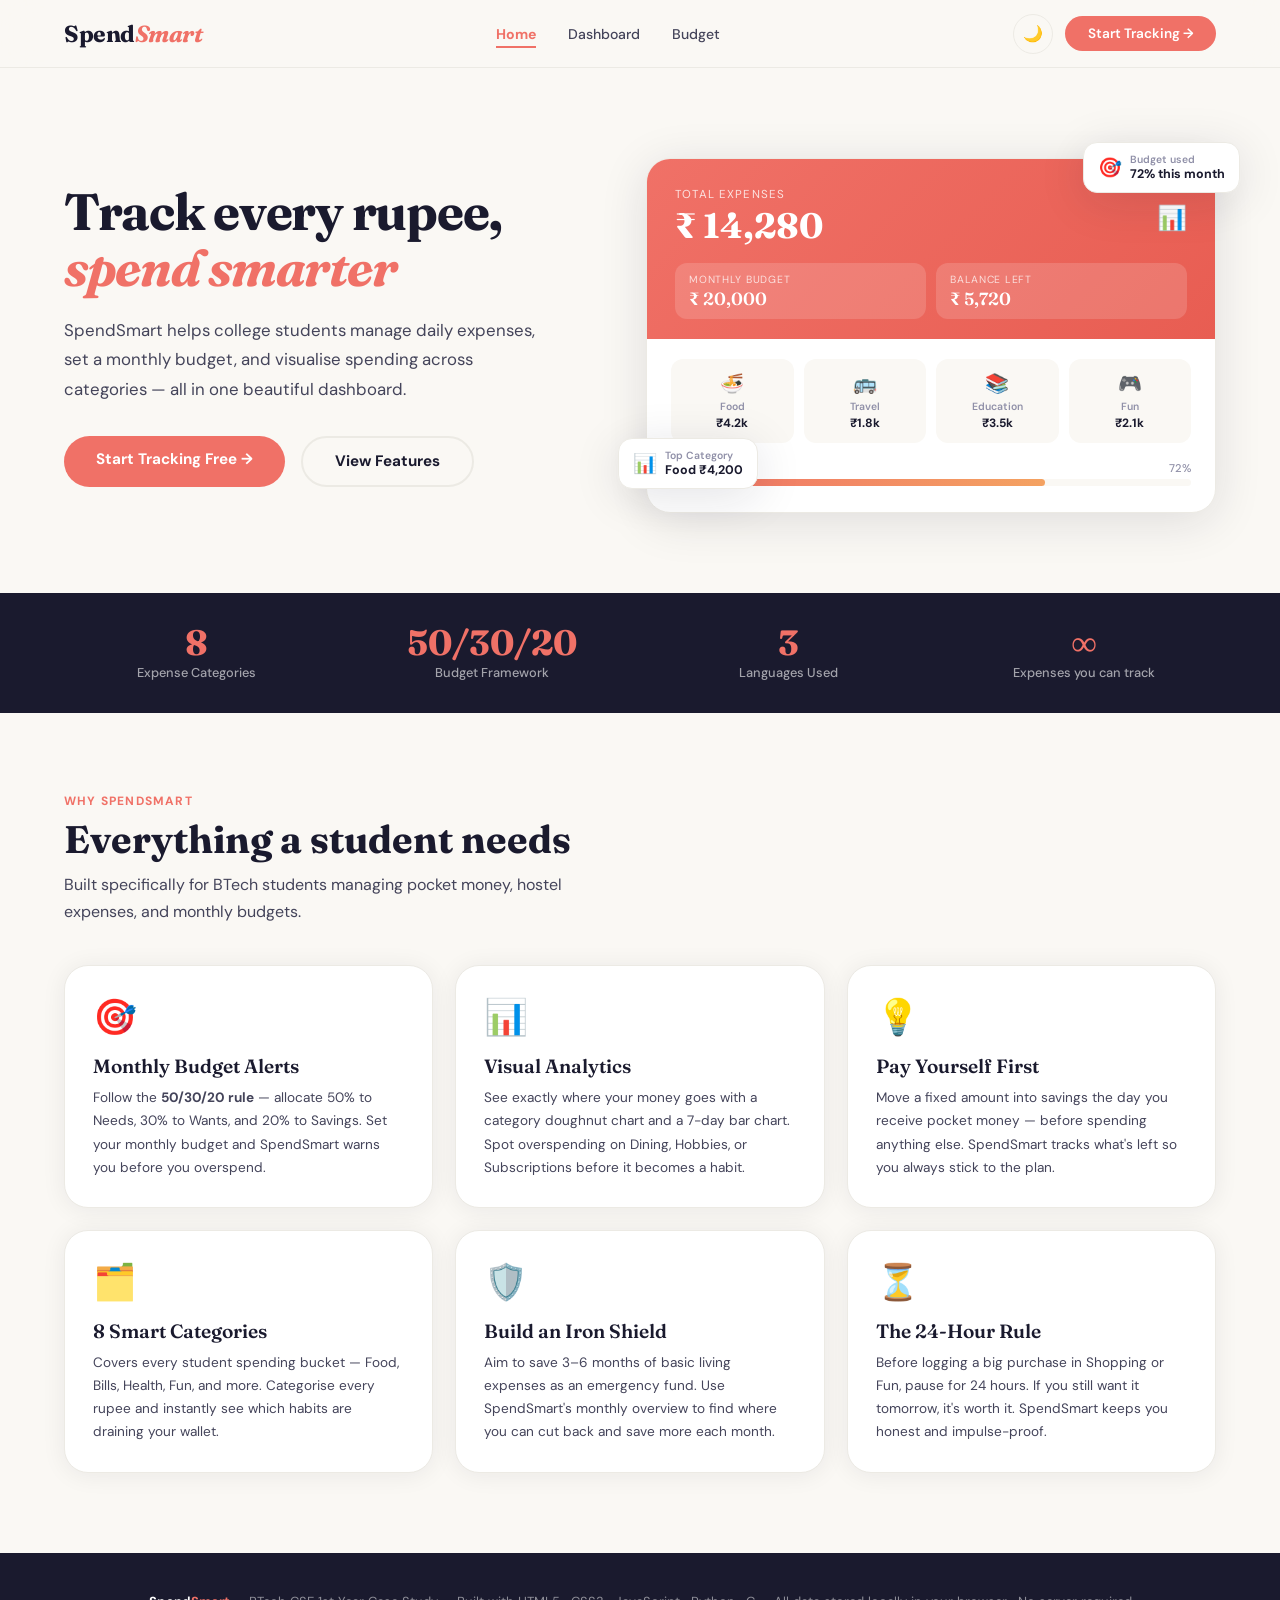
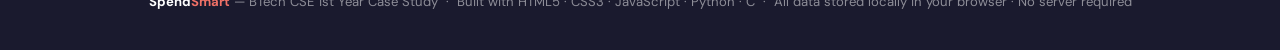
==== index.html @ 1915026e "Add files via upload" ====
<!DOCTYPE html>
<html lang="en">
<head>
<meta charset="UTF-8"/>
<meta name="viewport" content="width=device-width, initial-scale=1.0"/>
<title>SpendSmart — Student Expense Tracker</title>
<link href="https://fonts.googleapis.com/css2?family=Fraunces:ital,opsz,wght@0,9..144,300;0,9..144,600;0,9..144,700;1,9..144,300;1,9..144,600&family=DM+Sans:wght@300;400;500;600&display=swap" rel="stylesheet"/>
<link rel="stylesheet" href="styles.css"/>
</head>
<body>

<!-- ════════════════ NAVBAR ════════════════ -->
<nav>
  <a href="index.html" class="nav-logo">Spend<em>Smart</em></a>
  <ul class="nav-links">
    <li><a href="index.html" class="nav-active">Home</a></li>
    <li><a href="dashboard.html">Dashboard</a></li>
    <li><a href="budget.html">Budget</a></li>
  </ul>
  <div class="nav-right">
    <button class="theme-toggle" id="theme-toggle" title="Toggle dark/light mode">🌙</button>
    <a href="dashboard.html" class="nav-cta">Start Tracking →</a>
  </div>
</nav>

<!-- ════════════════ HERO ════════════════ -->
<section style="background:var(--bg); overflow:hidden;">
  <div class="hero">
    <div class="hero-left">
      <h1>Track every rupee,<br/><em>spend smarter</em></h1>
      <p>SpendSmart helps college students manage daily expenses, set a monthly budget, and visualise spending across categories — all in one beautiful dashboard.</p>
      <div class="hero-btns">
        <a href="dashboard.html" class="btn-primary">Start Tracking Free →</a>
        <a href="#features-section" class="btn-outline">View Features</a>
      </div>
    </div>
    <div class="hero-visual">
      <div class="float-badge b1">
        <div class="fb-icon">🎯</div>
        <div><div class="fb-label">Budget used</div><div class="fb-val">72% this month</div></div>
      </div>
      <div class="float-badge b2">
        <div class="fb-icon">📊</div>
        <div><div class="fb-label">Top Category</div><div class="fb-val">Food ₹4,200</div></div>
      </div>
      <div class="hero-card">
        <div class="hc-header">
          <div class="hc-header-top">
            <div>
              <div class="hc-label">Total Expenses</div>
              <div class="hc-amount">₹ 14,280</div>
            </div>
            <div style="font-size:1.5rem;">📊</div>
          </div>
          <div class="hc-stats">
            <div class="hc-stat"><div class="hc-stat-l">Monthly Budget</div><div class="hc-stat-v">₹ 20,000</div></div>
            <div class="hc-stat"><div class="hc-stat-l">Balance Left</div><div class="hc-stat-v">₹ 5,720</div></div>
          </div>
        </div>
        <div class="hc-body">
          <div class="hc-cats">
            <div class="hc-cat"><div>🍜</div><div class="hc-cat-name">Food</div><div class="hc-cat-amt">₹4.2k</div></div>
            <div class="hc-cat"><div>🚌</div><div class="hc-cat-name">Travel</div><div class="hc-cat-amt">₹1.8k</div></div>
            <div class="hc-cat"><div>📚</div><div class="hc-cat-name">Education</div><div class="hc-cat-amt">₹3.5k</div></div>
            <div class="hc-cat"><div>🎮</div><div class="hc-cat-name">Fun</div><div class="hc-cat-amt">₹2.1k</div></div>
          </div>
          <div>
            <div class="hc-bar-label" style="margin-bottom:4px;"><span>Budget Progress</span><span>72%</span></div>
            <div class="hc-bar-bg"><div class="hc-bar-fill" style="width:72%"></div></div>
          </div>
        </div>
      </div>
    </div>
  </div>
</section>

<!-- ════════════════ STATS STRIP ════════════════ -->
<div class="stats-strip reveal">
  <div class="stat-item"><div class="stat-num">8</div><div class="stat-label">Expense Categories</div></div>
  <div class="stat-item"><div class="stat-num">50/30/20</div><div class="stat-label">Budget Framework</div></div>
  <div class="stat-item"><div class="stat-num">3</div><div class="stat-label">Languages Used</div></div>
  <div class="stat-item"><div class="stat-num">∞</div><div class="stat-label">Expenses you can track</div></div>
</div>

<!-- ════════════════ FEATURES ════════════════ -->
<section id="features-section" style="padding:80px 5%;">
  <div style="max-width:1400px;margin:0 auto;">
    <div class="reveal">
      <div class="section-label">Why SpendSmart</div>
      <h2 class="section-title">Everything a student needs</h2>
      <p class="section-sub">Built specifically for BTech students managing pocket money, hostel expenses, and monthly budgets.</p>
    </div>
    <div class="features-grid reveal">

      <div class="feature-card">
        <div class="feature-icon">🎯</div>
        <div class="feature-title">Monthly Budget Alerts</div>
        <div class="feature-desc">Follow the <strong>50/30/20 rule</strong> — allocate 50% to Needs, 30% to Wants, and 20% to Savings. Set your monthly budget and SpendSmart warns you before you overspend.</div>
      </div>

      <div class="feature-card">
        <div class="feature-icon">📊</div>
        <div class="feature-title">Visual Analytics</div>
        <div class="feature-desc">See exactly where your money goes with a category doughnut chart and a 7-day bar chart. Spot overspending on Dining, Hobbies, or Subscriptions before it becomes a habit.</div>
      </div>

      <div class="feature-card">
        <div class="feature-icon">💡</div>
        <div class="feature-title">Pay Yourself First</div>
        <div class="feature-desc">Move a fixed amount into savings the day you receive pocket money — before spending anything else. SpendSmart tracks what's left so you always stick to the plan.</div>
      </div>

      <div class="feature-card">
        <div class="feature-icon">🗂️</div>
        <div class="feature-title">8 Smart Categories</div>
        <div class="feature-desc">Covers every student spending bucket — Food, Bills, Health, Fun, and more. Categorise every rupee and instantly see which habits are draining your wallet.</div>
      </div>

      <div class="feature-card">
        <div class="feature-icon">🛡️</div>
        <div class="feature-title">Build an Iron Shield</div>
        <div class="feature-desc">Aim to save 3–6 months of basic living expenses as an emergency fund. Use SpendSmart's monthly overview to find where you can cut back and save more each month.</div>
      </div>

      <div class="feature-card">
        <div class="feature-icon">⏳</div>
        <div class="feature-title">The 24-Hour Rule</div>
        <div class="feature-desc">Before logging a big purchase in Shopping or Fun, pause for 24 hours. If you still want it tomorrow, it's worth it. SpendSmart keeps you honest and impulse-proof.</div>
      </div>

    </div>
  </div>
</section>

<!-- ════════════════ FOOTER ════════════════ -->
<footer>
  <strong>Spend<em>Smart</em></strong> — BTech CSE 1st Year Case Study &nbsp;·&nbsp;
  Built with HTML5 · CSS3 · JavaScript · Python · C &nbsp;·&nbsp;
  All data stored locally in your browser · No server required
</footer>

<script src="shared.js"></script>
<script>
  const obs = new IntersectionObserver(entries => {
    entries.forEach(e => { if (e.isIntersecting) e.target.classList.add('visible'); });
  }, { threshold: 0.1 });
  document.querySelectorAll('.reveal').forEach(el => obs.observe(el));
</script>
</body>
</html>
---- styles.css ----
/* ════════════════════════════════════════════
   TOKENS
════════════════════════════════════════════ */
:root {
  --bg:       #faf8f4;
  --white:    #ffffff;
  --ink:      #1a1a2e;
  --ink2:     #44445a;
  --muted:    #9090a8;
  --border:   #eceae4;
  --coral:    #f07167;
  --coral-d:  #d95f57;
  --coral-l:  #fde8e6;
  --sage:     #52b788;
  --sage-l:   #e3f5ec;
  --sky:      #5aacdc;
  --sky-l:    #e3f2fb;
  --lav:      #9b89e8;
  --lav-l:    #ede9fb;
  --peach:    #f4a261;
  --peach-l:  #fef0e3;
  --rose:     #e07da0;
  --rose-l:   #fbe9f0;
  --mint:     #43c6ac;
  --mint-l:   #e1f7f3;
  --amber:    #e6a817;
  --amber-l:  #fdf3d8;
  --shadow:   0 2px 24px rgba(26,26,46,0.07);
  --shadow-lg:0 8px 48px rgba(26,26,46,0.12);
  --r:        16px;
  --r-lg:     24px;
}

/* ════════════════════════════════════════════
   DARK MODE TOKENS
════════════════════════════════════════════ */
[data-theme="dark"] {
  --bg:       #0f0f1a;
  --white:    #1a1a2e;
  --ink:      #f0eee8;
  --ink2:     #b0aec8;
  --muted:    #6060788;
  --border:   #2e2e46;
  --coral-l:  rgba(240,113,103,0.18);
  --sage-l:   rgba(82,183,136,0.18);
  --sky-l:    rgba(90,172,220,0.18);
  --lav-l:    rgba(155,137,232,0.18);
  --peach-l:  rgba(244,162,97,0.18);
  --rose-l:   rgba(224,125,160,0.18);
  --mint-l:   rgba(67,198,172,0.18);
  --amber-l:  rgba(230,168,23,0.18);
  --shadow:   0 2px 24px rgba(0,0,0,0.35);
  --shadow-lg:0 8px 48px rgba(0,0,0,0.5);
}

[data-theme="dark"] body { background: var(--bg); color: var(--ink); }

[data-theme="dark"] nav {
  background: rgba(15,15,26,0.94);
  border-bottom-color: var(--border);
}

[data-theme="dark"] .nav-logo { color: var(--ink); }
[data-theme="dark"] .nav-links a { color: var(--ink2); }
[data-theme="dark"] .hero-card,
[data-theme="dark"] .panel,
[data-theme="dark"] .stat-card,
[data-theme="dark"] .feature-card,
[data-theme="dark"] .budget-card { background: var(--white); border-color: var(--border); }

[data-theme="dark"] .hc-body,
[data-theme="dark"] .hc-cat { background: #13132a; }
[data-theme="dark"] .hc-bar-bg,
[data-theme="dark"] .bar-bg,
[data-theme="dark"] .bc-bar-bg,
[data-theme="dark"] .tip-bar-bg { background: #2a2a40; }

[data-theme="dark"] .form-input {
  background: #13132a;
  border-color: var(--border);
  color: var(--ink);
}
[data-theme="dark"] .form-input:focus { border-color: var(--coral); box-shadow: 0 0 0 3px rgba(240,113,103,0.2); }

[data-theme="dark"] .chip { background: #13132a; border-color: var(--border); color: var(--ink2); }
[data-theme="dark"] .chip:hover,
[data-theme="dark"] .chip.active { background: var(--coral-l); border-color: var(--coral); color: var(--coral); }

[data-theme="dark"] .cat-card { background: #13132a; }
[data-theme="dark"] .exp-item { background: #13132a; border-color: var(--border); }
[data-theme="dark"] .float-badge { background: #1a1a2e; border-color: var(--border); }
[data-theme="dark"] .fb-val { color: var(--ink); }

[data-theme="dark"] .stats-strip { background: #07070f; }
[data-theme="dark"] .budget-page-header { background: #07070f; }
[data-theme="dark"] .bs-card { background: rgba(255,255,255,0.05); border-color: rgba(255,255,255,0.08); }

[data-theme="dark"] .tip-card { background: var(--white); }
[data-theme="dark"] .quote-card { background: #12193a; }

[data-theme="dark"] footer { background: #07070f; }

[data-theme="dark"] section { background: var(--bg) !important; }

/* ════════════════════════════════════════════
   THEME TOGGLE BUTTON
════════════════════════════════════════════ */
.nav-right {
  display: flex; align-items: center; gap: 12px;
}
.theme-toggle {
  background: var(--bg);
  border: 1.5px solid var(--border);
  border-radius: 999px;
  width: 40px; height: 40px;
  display: flex; align-items: center; justify-content: center;
  font-size: 1rem; cursor: pointer;
  transition: all 0.2s;
  flex-shrink: 0;
}
.theme-toggle:hover {
  border-color: var(--coral);
  transform: scale(1.1);
  box-shadow: 0 2px 12px rgba(240,113,103,0.25);
}
[data-theme="dark"] .theme-toggle {
  background: #1a1a2e;
  border-color: var(--border);
}

*, *::before, *::after { margin:0; padding:0; box-sizing:border-box; }
html { scroll-behavior: smooth; }
body {
  font-family: 'DM Sans', sans-serif;
  background: var(--bg);
  color: var(--ink);
  min-height: 100vh;
  overflow-x: hidden;
}
h1,h2,h3,h4 { font-family: 'Fraunces', serif; }

/* ════════════════════════════════════════════
   NAVBAR
════════════════════════════════════════════ */
nav {
  position: sticky; top: 0; z-index: 100;
  background: rgba(250,248,244,0.92);
  backdrop-filter: blur(18px);
  border-bottom: 1px solid var(--border);
  padding: 0 5%;
  display: flex; align-items: center; justify-content: space-between;
  height: 68px;
}
.nav-logo {
  font-family: 'Fraunces', serif;
  font-size: 1.45rem; font-weight: 700;
  color: var(--ink); letter-spacing: -0.02em;
  text-decoration: none;
}
.nav-logo em { color: var(--coral); font-style: italic; }
.nav-links {
  display: flex; gap: 2rem; list-style: none;
}
.nav-links a {
  font-size: 0.88rem; font-weight: 500; color: var(--ink2);
  text-decoration: none; transition: color 0.2s;
  padding-bottom: 3px;
}
.nav-links a:hover { color: var(--coral); }

/* Active nav link — coral underline */
.nav-links a.nav-active {
  color: var(--coral);
  font-weight: 700;
  border-bottom: 2px solid var(--coral);
}

.nav-cta {
  background: var(--coral); color: #fff;
  padding: 0.55rem 1.4rem; border-radius: 999px;
  font-size: 0.85rem; font-weight: 600;
  text-decoration: none; transition: all 0.2s;
  border: none; cursor: pointer;
}
.nav-cta:hover { background: var(--coral-d); transform: translateY(-1px); box-shadow: 0 4px 18px rgba(240,113,103,0.35); }

/* ════════════════════════════════════════════
   HERO SECTION
════════════════════════════════════════════ */
.hero {
  padding: 90px 5% 80px;
  display: grid;
  grid-template-columns: 1fr 1.1fr;
  gap: 4rem;
  align-items: center;
  max-width: 1400px; margin: 0 auto;
}
.hero-badge {
  display: inline-flex; align-items: center; gap: 0.5rem;
  background: var(--coral-l); color: var(--coral);
  padding: 0.35rem 1rem; border-radius: 999px;
  font-size: 0.75rem; font-weight: 700;
  letter-spacing: 0.06em; text-transform: uppercase;
  margin-bottom: 1.4rem;
  animation: fadeUp 0.6s ease both;
}
.hero h1 {
  font-size: clamp(2.4rem, 4vw, 3.8rem);
  font-weight: 700; line-height: 1.1;
  letter-spacing: -0.025em;
  margin-bottom: 1.2rem;
  animation: fadeUp 0.6s 0.08s ease both;
}
.hero h1 em { color: var(--coral); font-style: italic; }
.hero p {
  font-size: 1.05rem; color: var(--ink2); line-height: 1.75;
  max-width: 480px; margin-bottom: 2rem;
  animation: fadeUp 0.6s 0.16s ease both;
}
.hero-btns {
  display: flex; gap: 1rem; flex-wrap: wrap;
  animation: fadeUp 0.6s 0.24s ease both;
}
.btn-primary {
  background: var(--coral); color: #fff;
  padding: 0.85rem 2rem; border-radius: 999px;
  font-size: 0.95rem; font-weight: 700;
  border: none; cursor: pointer; transition: all 0.2s;
  font-family: 'DM Sans', sans-serif; text-decoration: none;
  display: inline-block;
}
.btn-primary:hover { background: var(--coral-d); transform: translateY(-2px); box-shadow: 0 6px 24px rgba(240,113,103,0.38); }
.btn-outline {
  background: transparent; color: var(--ink);
  padding: 0.85rem 2rem; border-radius: 999px;
  font-size: 0.95rem; font-weight: 700;
  border: 2px solid var(--border); cursor: pointer; transition: all 0.2s;
  font-family: 'DM Sans', sans-serif; text-decoration: none; display: inline-block;
}
.btn-outline:hover { border-color: var(--ink); background: var(--ink); color: #fff; }

/* HERO VISUAL */
.hero-visual {
  animation: fadeUp 0.7s 0.2s ease both;
  position: relative;
}
.hero-card {
  background: var(--white);
  border-radius: var(--r-lg);
  box-shadow: var(--shadow-lg);
  overflow: hidden;
  border: 1px solid var(--border);
}
.hc-header {
  background: linear-gradient(135deg, var(--coral), #e85d52);
  padding: 28px 28px 20px; color: #fff;
}
.hc-header-top { display: flex; justify-content: space-between; align-items: center; margin-bottom: 16px; }
.hc-label { font-size: 0.72rem; opacity: 0.8; text-transform: uppercase; letter-spacing: 0.1em; }
.hc-amount { font-family: 'Fraunces', serif; font-size: 2.2rem; font-weight: 700; margin-top: 2px; }
.hc-stats { display: grid; grid-template-columns: 1fr 1fr; gap: 10px; }
.hc-stat { background: rgba(255,255,255,0.15); border-radius: 12px; padding: 10px 14px; }
.hc-stat-l { font-size: 0.65rem; opacity: 0.75; text-transform: uppercase; letter-spacing: 0.07em; }
.hc-stat-v { font-family: 'Fraunces', serif; font-size: 1.1rem; font-weight: 600; margin-top: 2px; }
.hc-body { padding: 20px 24px; }
.hc-cats { display: grid; grid-template-columns: repeat(4,1fr); gap: 10px; margin-bottom: 18px; }
.hc-cat {
  background: var(--bg); border-radius: 12px; padding: 12px 8px;
  text-align: center; cursor: pointer; transition: transform 0.2s; font-size: 1.2rem;
}
.hc-cat:hover { transform: translateY(-2px); }
.hc-cat-name { font-size: 0.65rem; color: var(--muted); margin-top: 4px; font-weight: 600; }
.hc-cat-amt  { font-size: 0.75rem; font-weight: 700; color: var(--ink); margin-top: 2px; }
.hc-bar-bg { background: var(--bg); border-radius: 999px; height: 7px; overflow: hidden; margin-bottom: 6px; }
.hc-bar-fill { height: 100%; border-radius: 999px; background: linear-gradient(90deg, var(--coral), var(--peach)); }
.hc-bar-label { display: flex; justify-content: space-between; font-size: 0.7rem; color: var(--muted); font-weight: 500; }
.float-badge {
  position: absolute; background: var(--white);
  border-radius: 14px; padding: 10px 14px;
  box-shadow: var(--shadow-lg);
  display: flex; align-items: center; gap: 8px;
  font-size: 0.78rem; font-weight: 600;
  border: 1px solid var(--border);
  animation: float 3s ease-in-out infinite;
}
.float-badge.b1 { top: -16px; right: -24px; animation-delay: 0s; }
.float-badge.b2 { bottom: 24px; left: -28px; animation-delay: 1.5s; }
.float-badge .fb-icon { font-size: 1.2rem; }
.fb-label { font-size: 0.65rem; color: var(--muted); }
.fb-val   { font-weight: 700; color: var(--ink); }
@keyframes float {
  0%,100% { transform: translateY(0); }
  50%      { transform: translateY(-7px); }
}

/* ════════════════════════════════════════════
   STATS STRIP
════════════════════════════════════════════ */
.stats-strip {
  background: var(--ink);
  padding: 32px 5%;
  display: grid; grid-template-columns: repeat(4,1fr);
  gap: 2rem; text-align: center;
}
.stat-item { color: #fff; }
.stat-num {
  font-family: 'Fraunces', serif;
  font-size: 2.2rem; font-weight: 700;
  color: var(--coral); line-height: 1;
}
.stat-label { font-size: 0.8rem; color: rgba(255,255,255,0.6); margin-top: 4px; font-weight: 500; }

/* ════════════════════════════════════════════
   SECTION TYPOGRAPHY
════════════════════════════════════════════ */
.section-label {
  font-size: 0.75rem; font-weight: 700; color: var(--coral);
  text-transform: uppercase; letter-spacing: 0.1em; margin-bottom: 0.5rem;
}
.section-title {
  font-family: 'Fraunces', serif;
  font-size: clamp(1.8rem, 3vw, 2.6rem);
  font-weight: 700; margin-bottom: 0.6rem; line-height: 1.15;
}
.section-sub {
  font-size: 1rem; color: var(--ink2); line-height: 1.7;
  max-width: 520px; margin-bottom: 2.5rem;
}

/* ════════════════════════════════════════════
   APP DASHBOARD LAYOUT
════════════════════════════════════════════ */
.dashboard {
  display: grid;
  grid-template-columns: 360px 1fr;
  gap: 1.5rem;
  align-items: start;
}
@media(max-width:1024px){ .dashboard{ grid-template-columns:1fr; } }

/* PANEL */
.panel {
  background: var(--white);
  border: 1px solid var(--border);
  border-radius: var(--r-lg);
  padding: 28px;
  box-shadow: var(--shadow);
  transition: box-shadow 0.2s;
}
.panel:hover { box-shadow: var(--shadow-lg); }
.panel-title {
  font-size: 0.72rem; font-weight: 700;
  text-transform: uppercase; letter-spacing: 0.1em;
  color: var(--muted); margin-bottom: 1.4rem;
  display: flex; align-items: center; gap: 6px;
}
.panel-title::before { content:''; width:8px; height:8px; border-radius:50%; background:var(--coral); display:inline-block; }

/* STAT CARDS */
.stat-cards {
  display: grid; grid-template-columns: repeat(3,1fr); gap: 1rem;
  margin-bottom: 1.5rem;
}
.stat-card {
  background: var(--white); border: 1px solid var(--border);
  border-radius: var(--r); padding: 18px 20px;
  box-shadow: var(--shadow); position: relative; overflow: hidden;
}
.stat-card::after {
  content: attr(data-e); position: absolute;
  right: -4px; bottom: -6px; font-size: 2.8rem; opacity: 0.1;
}
.sc-val {
  font-family: 'Fraunces', serif;
  font-size: 1.7rem; font-weight: 700; line-height: 1;
}
.sc-label { font-size: 0.72rem; color: var(--muted); margin-top: 4px; font-weight: 600; text-transform: uppercase; letter-spacing: 0.05em; }

/* FORM */
.form-label { display: block; font-size: 0.73rem; font-weight: 700; color: var(--ink2); margin-bottom: 6px; text-transform: uppercase; letter-spacing: 0.06em; }
.form-input {
  width: 100%; background: var(--bg); border: 1.5px solid var(--border);
  border-radius: 10px; padding: 11px 14px;
  font-size: 0.9rem; color: var(--ink); font-family: 'DM Sans', sans-serif; font-weight: 500;
  transition: border-color 0.2s, box-shadow 0.2s; margin-bottom: 14px;
}
.form-input:focus { outline: none; border-color: var(--coral); box-shadow: 0 0 0 3px var(--coral-l); }
.form-row { display: grid; grid-template-columns: 1fr 1fr; gap: 12px; }

/* CAT CHIPS */
.cat-chips { display: flex; flex-wrap: wrap; gap: 7px; margin-bottom: 16px; }
.chip {
  display: flex; align-items: center; gap: 5px;
  padding: 7px 13px; border-radius: 999px;
  border: 1.5px solid var(--border); background: var(--bg);
  font-size: 0.77rem; font-weight: 600; color: var(--ink2);
  cursor: pointer; transition: all 0.18s;
}
.chip:hover  { border-color: var(--coral); color: var(--coral); background: var(--coral-l); }
.chip.active { border-color: var(--coral); color: var(--coral); background: var(--coral-l); }

/* SUBMIT */
.btn-submit {
  width: 100%; padding: 13px;
  background: linear-gradient(135deg, var(--coral), #e85d52);
  color: #fff; font-size: 0.95rem; font-weight: 700;
  border: none; border-radius: 12px; cursor: pointer;
  font-family: 'DM Sans', sans-serif; transition: all 0.2s;
  margin-top: 4px;
}
.btn-submit:hover { transform: translateY(-2px); box-shadow: 0 6px 24px rgba(240,113,103,0.4); }
.btn-submit:active { transform: translateY(0); }

/* BUDGET BAR */
.ob-row { display: flex; gap: 10px; margin-bottom: 14px; }
.ob-row .form-input { margin-bottom: 0; }
.btn-set {
  background: var(--sage); color: #fff; border: none;
  border-radius: 10px; padding: 0 18px; font-size: 0.82rem;
  font-weight: 700; cursor: pointer; white-space: nowrap;
  font-family: 'DM Sans', sans-serif; transition: all 0.2s; flex-shrink: 0;
}
.btn-set:hover { background: #3d9e6f; }
.bar-hdr { display: flex; justify-content: space-between; font-size: 0.75rem; color: var(--muted); font-weight: 500; margin-bottom: 5px; }
.bar-bg-wrap { position: relative; margin-bottom: 6px; }
.bar-bg { background: var(--bg); border-radius: 999px; height: 10px; overflow: visible; }
.bar-fill { height: 100%; border-radius: 999px; background: linear-gradient(90deg,var(--coral),var(--peach)); transition: width 0.6s cubic-bezier(.4,0,.2,1); }
.bar-fill.warn { background: linear-gradient(90deg,var(--amber),var(--peach)); }
.bar-fill.over { background: linear-gradient(90deg,#ef4444,var(--coral)); }
.bar-foot { display: flex; justify-content: space-between; font-size: 0.72rem; color: var(--muted); }

/* Red budget limit line */
.budget-limit-line {
  position: absolute; top: -5px;
  width: 2px; height: 20px;
  background: #ef4444; border-radius: 2px; z-index: 2;
  transition: left 0.6s cubic-bezier(.4,0,.2,1);
}
.budget-limit-line::after {
  content: '100%'; position: absolute;
  top: -16px; left: 50%; transform: translateX(-50%);
  font-size: 0.6rem; font-weight: 700; color: #ef4444;
  white-space: nowrap; font-family: 'DM Sans', sans-serif;
}
.budget-limit-line.hidden { display: none; }

/* RIGHT COLUMN */
.right-col { display: flex; flex-direction: column; gap: 1.5rem; }

/* CHARTS ROW */
.charts-row { display: grid; grid-template-columns: 1fr 1fr; gap: 1.2rem; }
.chart-wrap { height: 220px; position: relative; }

/* CATEGORY GRID */
.cat-grid { display: grid; grid-template-columns: repeat(4,1fr); gap: 10px; margin-bottom: 1.5rem; }
.cat-card {
  background: var(--bg); border-radius: var(--r); padding: 16px 12px;
  text-align: center; cursor: pointer; position: relative; overflow: hidden;
  border: 1.5px solid transparent; transition: all 0.2s;
}
.cat-card:hover { transform: translateY(-3px); box-shadow: var(--shadow-lg); border-color: var(--border); }
.cc-icon { font-size: 1.5rem; margin-bottom: 6px; }
.cc-name { font-size: 0.72rem; font-weight: 600; color: var(--muted); }
.cc-amt  { font-family: 'Fraunces', serif; font-size: 0.98rem; font-weight: 600; color: var(--ink); margin-top: 2px; }

/* EXPENSE LIST */
.exp-list { display: flex; flex-direction: column; gap: 9px; max-height: 350px; overflow-y: auto; padding-right: 2px; }
.exp-list::-webkit-scrollbar { width: 4px; }
.exp-list::-webkit-scrollbar-thumb { background: var(--border); border-radius: 999px; }
.exp-item {
  display: flex; align-items: center; gap: 14px;
  background: var(--bg); border-radius: 12px; padding: 13px 16px;
  border: 1px solid var(--border); animation: popIn 0.25s ease both; transition: border-color 0.2s;
}
.exp-item:hover { border-color: var(--coral-l); }
@keyframes popIn { from{opacity:0;transform:scale(.97)} to{opacity:1;transform:scale(1)} }
.ei-icon { width: 42px; height: 42px; border-radius: 12px; display: flex; align-items: center; justify-content: center; font-size: 1.2rem; flex-shrink: 0; }
.ei-info { flex: 1; min-width: 0; }
.ei-name { font-size: 0.88rem; font-weight: 600; white-space: nowrap; overflow: hidden; text-overflow: ellipsis; }
.ei-meta { font-size: 0.7rem; color: var(--muted); margin-top: 2px; }
.ei-amt  { font-family: 'Fraunces', serif; font-size: 1rem; font-weight: 600; flex-shrink: 0; }
.ei-del  { background: none; border: none; color: var(--muted); cursor: pointer; font-size: 0.85rem; padding: 4px 7px; border-radius: 6px; transition: all 0.15s; }
.ei-del:hover { color: #ef4444; background: rgba(239,68,68,0.1); }

/* ════════════════════════════════════════════
   BUDGET PAGE
════════════════════════════════════════════ */
.budget-page-header {
  background: var(--ink);
  padding: 60px 0 48px;
}

/* Summary cards row inside budget header */
.budget-summary-row {
  display: grid;
  grid-template-columns: repeat(4, 1fr);
  gap: 1rem;
  margin-top: 2rem;
}
@media(max-width:900px){ .budget-summary-row{ grid-template-columns: repeat(2,1fr); } }
.bs-card {
  background: rgba(255,255,255,0.07);
  border: 1px solid rgba(255,255,255,0.12);
  border-radius: var(--r); padding: 18px 20px;
  display: flex; align-items: center; gap: 14px;
  transition: background 0.2s;
}
.bs-card:hover { background: rgba(255,255,255,0.11); }
.bs-icon { font-size: 1.6rem; flex-shrink: 0; }
.bs-label { font-size: 0.68rem; color: rgba(255,255,255,0.5); font-weight: 600; text-transform: uppercase; letter-spacing: 0.07em; }
.bs-val   { font-family: 'Fraunces', serif; font-size: 1.35rem; font-weight: 700; color: #fff; margin-top: 3px; }

/* Budget page two-column grid */
.budget-page-grid {
  display: grid;
  grid-template-columns: 1fr 380px;
  gap: 2rem;
  align-items: start;
}
@media(max-width:1100px){ .budget-page-grid{ grid-template-columns:1fr; } }

/* Budget category cards */
.budget-grid {
  display: grid;
  grid-template-columns: repeat(auto-fill, minmax(260px,1fr));
  gap: 1rem;
}
.budget-card {
  background: var(--white); border: 1px solid var(--border);
  border-radius: var(--r-lg); padding: 20px;
  box-shadow: var(--shadow); transition: all 0.2s;
}
.budget-card:hover { transform: translateY(-2px); box-shadow: var(--shadow-lg); }
.bc-top { display: flex; align-items: center; gap: 12px; margin-bottom: 14px; }
.bc-icon { width: 42px; height: 42px; border-radius: 12px; display: flex; align-items: center; justify-content: center; font-size: 1.3rem; flex-shrink: 0; }
.bc-name { font-size: 0.95rem; font-weight: 700; color: var(--ink); flex: 1; }
.bc-badge { font-size: 0.62rem; font-weight: 700; padding: 3px 9px; border-radius: 999px; text-transform: uppercase; }
.bc-badge.ok   { background: var(--sage-l);  color: var(--sage); }
.bc-badge.warn { background: var(--amber-l); color: var(--amber); }
.bc-badge.over { background: var(--coral-l); color: var(--coral); }
.bc-bar-bg { background: var(--bg); border-radius: 999px; height: 8px; overflow: hidden; margin-bottom: 4px; }
.bc-bar-fill { height: 100%; border-radius: 999px; background: var(--sage); transition: width 0.6s cubic-bezier(.4,0,.2,1); }
.bc-bar-hdr { display: flex; justify-content: space-between; font-size: 0.7rem; color: var(--muted); margin-bottom: 6px; font-weight: 500; }

/* 50/30/20 Tip Card */
.tip-card { border-top: 3px solid var(--coral); }
.tip-header {
  display: flex; align-items: flex-start; gap: 12px;
  margin-bottom: 1.2rem;
}
.tip-bars { display: flex; flex-direction: column; gap: 14px; }
.tip-row { display: flex; align-items: center; gap: 12px; }
.tip-pct {
  font-family: 'Fraunces', serif; font-size: 1.3rem;
  font-weight: 700; min-width: 44px;
}
.tip-info { min-width: 130px; }
.tip-info strong { font-size: 0.82rem; display: block; }
.tip-info span   { font-size: 0.72rem; color: var(--muted); }
.tip-bar-bg  { flex: 1; background: var(--bg); border-radius: 999px; height: 10px; overflow: hidden; }
.tip-bar-fill { height: 100%; border-radius: 999px; }

/* Quote card */
.quote-card {
  background: #1e2d5a;
  border-radius: var(--r-lg); padding: 32px 28px;
  text-align: center; color: #fff;
}
.quote-mark {
  font-family: 'Fraunces', serif; font-size: 3rem;
  color: rgba(255,255,255,0.2); line-height: 1;
  margin-bottom: 8px;
}
.quote-text {
  font-size: 1rem; font-weight: 600; line-height: 1.65;
  color: rgba(255,255,255,0.92); margin-bottom: 16px;
  font-style: italic;
}
.quote-author {
  font-size: 0.72rem; font-weight: 700; letter-spacing: 0.1em;
  color: var(--amber); text-transform: uppercase;
}

/* ════════════════════════════════════════════
   FEATURES SECTION
════════════════════════════════════════════ */
.features-grid { display: grid; grid-template-columns: repeat(3,1fr); gap: 1.4rem; }
@media(max-width:900px){ .features-grid{ grid-template-columns:1fr; } }
.feature-card {
  background: var(--white); border: 1px solid var(--border);
  border-radius: var(--r-lg); padding: 28px;
  box-shadow: var(--shadow); transition: all 0.2s;
}
.feature-card:hover { transform: translateY(-4px); box-shadow: var(--shadow-lg); }
.feature-icon  { font-size: 2.2rem; margin-bottom: 14px; }
.feature-title { font-family: 'Fraunces', serif; font-size: 1.2rem; font-weight: 600; margin-bottom: 8px; }
.feature-desc  { font-size: 0.85rem; color: var(--ink2); line-height: 1.7; }

/* ════════════════════════════════════════════
   FOOTER
════════════════════════════════════════════ */
footer {
  background: var(--ink); color: rgba(255,255,255,0.5);
  padding: 40px 5%; text-align: center; font-size: 0.82rem;
}
footer strong { color: #fff; }
footer em { color: var(--coral); font-style: normal; }

/* ════════════════════════════════════════════
   UTILITIES & ANIMATIONS
════════════════════════════════════════════ */
@keyframes fadeUp {
  from { opacity:0; transform:translateY(20px); }
  to   { opacity:1; transform:translateY(0); }
}
.empty-state { text-align: center; padding: 28px; color: var(--muted); font-size: 0.85rem; }
.empty-state span { font-size: 2rem; display: block; margin-bottom: 6px; }
.toast {
  position: fixed; bottom: 24px; right: 24px; z-index: 9999;
  background: var(--ink); color: #fff;
  border-radius: 999px; padding: 11px 24px;
  font-size: 0.83rem; font-weight: 600;
  transform: translateY(80px); opacity: 0;
  transition: all 0.3s cubic-bezier(.4,0,.2,1);
  pointer-events: none; box-shadow: var(--shadow-lg);
}
.toast.show { transform: translateY(0); opacity: 1; }

/* scroll reveal */
.reveal { opacity: 0; transform: translateY(24px); transition: opacity 0.6s ease, transform 0.6s ease; }
.reveal.visible { opacity: 1; transform: translateY(0); }

/* ════════════════════════════════════════════
   MOBILE RESPONSIVE  (≤ 768px)
   Desktop styles are untouched above.
════════════════════════════════════════════ */
@media (max-width: 768px) {

  /* ── NAVBAR ── */
  nav {
    padding: 0 4%;
    height: 60px;
  }
  .nav-links { display: none; }   /* hide text links — logo + toggle + cta is enough */
  .nav-logo { font-size: 1.2rem; }
  .nav-cta  { padding: 0.45rem 1rem; font-size: 0.78rem; }
  .theme-toggle { width: 36px; height: 36px; font-size: 0.9rem; }

  /* ── HERO ── */
  .hero {
    grid-template-columns: 1fr;
    padding: 48px 5% 36px;
    gap: 2.4rem;
    text-align: center;
  }
  .hero-left { order: 1; }
  .hero-visual { order: 2; }
  .hero h1 { font-size: clamp(2rem, 8vw, 2.8rem); }
  .hero p  { font-size: 0.95rem; max-width: 100%; margin-left: auto; margin-right: auto; }
  .hero-btns { justify-content: center; }
  .btn-primary, .btn-outline { padding: 0.75rem 1.5rem; font-size: 0.88rem; }

  /* hide floating badges on mobile — they overflow */
  .float-badge { display: none; }

  /* hero card — full width, slightly smaller font */
  .hero-card { margin: 0 auto; max-width: 100%; }
  .hc-amount { font-size: 1.7rem; }
  .hc-cats   { grid-template-columns: repeat(4,1fr); gap: 6px; }
  .hc-cat    { padding: 8px 4px; font-size: 1rem; }
  .hc-cat-name { font-size: 0.58rem; }
  .hc-cat-amt  { font-size: 0.65rem; }

  /* ── STATS STRIP ── */
  .stats-strip {
    grid-template-columns: repeat(2, 1fr);
    gap: 1rem;
    padding: 24px 5%;
  }
  .stat-num   { font-size: 1.6rem; }
  .stat-label { font-size: 0.72rem; }

  /* ── SECTION TYPOGRAPHY ── */
  .section-title { font-size: clamp(1.5rem, 6vw, 2rem); }
  .section-sub   { font-size: 0.9rem; }

  /* ── DASHBOARD PAGE ── */
  #app-section { padding: 36px 4% 60px; }

  .stat-cards {
    grid-template-columns: 1fr 1fr;
    gap: 0.75rem;
    margin-bottom: 1rem;
  }
  /* 3rd stat card spans full width on mobile */
  .stat-card:nth-child(3) { grid-column: 1 / -1; }
  .sc-val   { font-size: 1.3rem; }
  .sc-label { font-size: 0.65rem; }

  .dashboard {
    grid-template-columns: 1fr;
    gap: 1rem;
  }

  /* category chips — wrap nicely */
  .cat-chips { gap: 6px; }
  .chip { padding: 6px 10px; font-size: 0.72rem; }

  /* form row stacks on mobile */
  .form-row { grid-template-columns: 1fr; gap: 0; }

  /* category grid — 4 wide stays but smaller padding */
  .cat-grid {
    grid-template-columns: repeat(4, 1fr);
    gap: 7px;
    margin-bottom: 1rem;
  }
  .cat-card   { padding: 12px 6px; }
  .cc-icon    { font-size: 1.2rem; }
  .cc-name    { font-size: 0.62rem; }
  .cc-amt     { font-size: 0.78rem; }

  /* charts stack vertically */
  .charts-row { grid-template-columns: 1fr; gap: 1rem; }
  .chart-wrap { height: 200px; }

  /* expense list */
  .exp-list { max-height: 280px; }
  .ei-name  { font-size: 0.82rem; }
  .ei-amt   { font-size: 0.88rem; }

  /* monthly budget panel inside dashboard */
  .ob-row { flex-wrap: wrap; }
  .ob-row .form-input { min-width: 0; flex: 1; }

  /* ── BUDGET PAGE ── */
  .budget-page-header { padding: 40px 0 32px; }
  .budget-summary-row {
    grid-template-columns: 1fr 1fr;
    gap: 0.75rem;
    margin-top: 1.2rem;
  }
  .bs-card  { padding: 14px 14px; gap: 10px; }
  .bs-icon  { font-size: 1.2rem; }
  .bs-val   { font-size: 1.1rem; }
  .bs-label { font-size: 0.62rem; }

  .budget-page-grid { grid-template-columns: 1fr; gap: 1.2rem; }
  .budget-grid { grid-template-columns: 1fr 1fr; gap: 0.75rem; }
  .budget-card { padding: 16px; }

  /* budget set row stacks */
  section > .panel[style*="display:flex"] {
    flex-direction: column;
    align-items: stretch;
    gap: 1rem;
  }

  /* tip card */
  .tip-info { min-width: 90px; }
  .tip-pct  { font-size: 1.1rem; min-width: 36px; }

  /* quote card */
  .quote-card   { padding: 24px 20px; }
  .quote-text   { font-size: 0.9rem; }
  .quote-mark   { font-size: 2.2rem; }

  /* ── FEATURES SECTION ── */
  #features-section { padding: 48px 4%; }
  .features-grid { grid-template-columns: 1fr; gap: 1rem; }
  .feature-card  { padding: 22px 20px; }
  .feature-icon  { font-size: 1.8rem; margin-bottom: 10px; }
  .feature-title { font-size: 1.05rem; }
  .feature-desc  { font-size: 0.82rem; }

  /* ── FOOTER ── */
  footer { padding: 32px 5%; font-size: 0.75rem; line-height: 1.8; }

  /* ── TOAST ── */
  .toast { bottom: 16px; right: 16px; left: 16px; text-align: center; border-radius: 14px; }
}

/* ════════════════════════════════════════════
   SMALL MOBILE  (≤ 420px)
════════════════════════════════════════════ */
@media (max-width: 420px) {
  .hero h1    { font-size: 1.85rem; }
  .hc-cats    { grid-template-columns: repeat(2, 1fr); }
  .stats-strip { grid-template-columns: repeat(2, 1fr); padding: 20px 4%; }
  .stat-num   { font-size: 1.4rem; }
  .cat-grid   { grid-template-columns: repeat(4, 1fr); gap: 5px; }
  .cat-card   { padding: 10px 4px; }
  .cc-icon    { font-size: 1rem; }
  .cc-name    { font-size: 0.55rem; }
  .budget-grid { grid-template-columns: 1fr; }
  .budget-summary-row { grid-template-columns: 1fr 1fr; }
  .section-title { font-size: 1.4rem; }
  .btn-primary, .btn-outline { width: 100%; text-align: center; }
  .hero-btns  { flex-direction: column; gap: 0.75rem; }
}
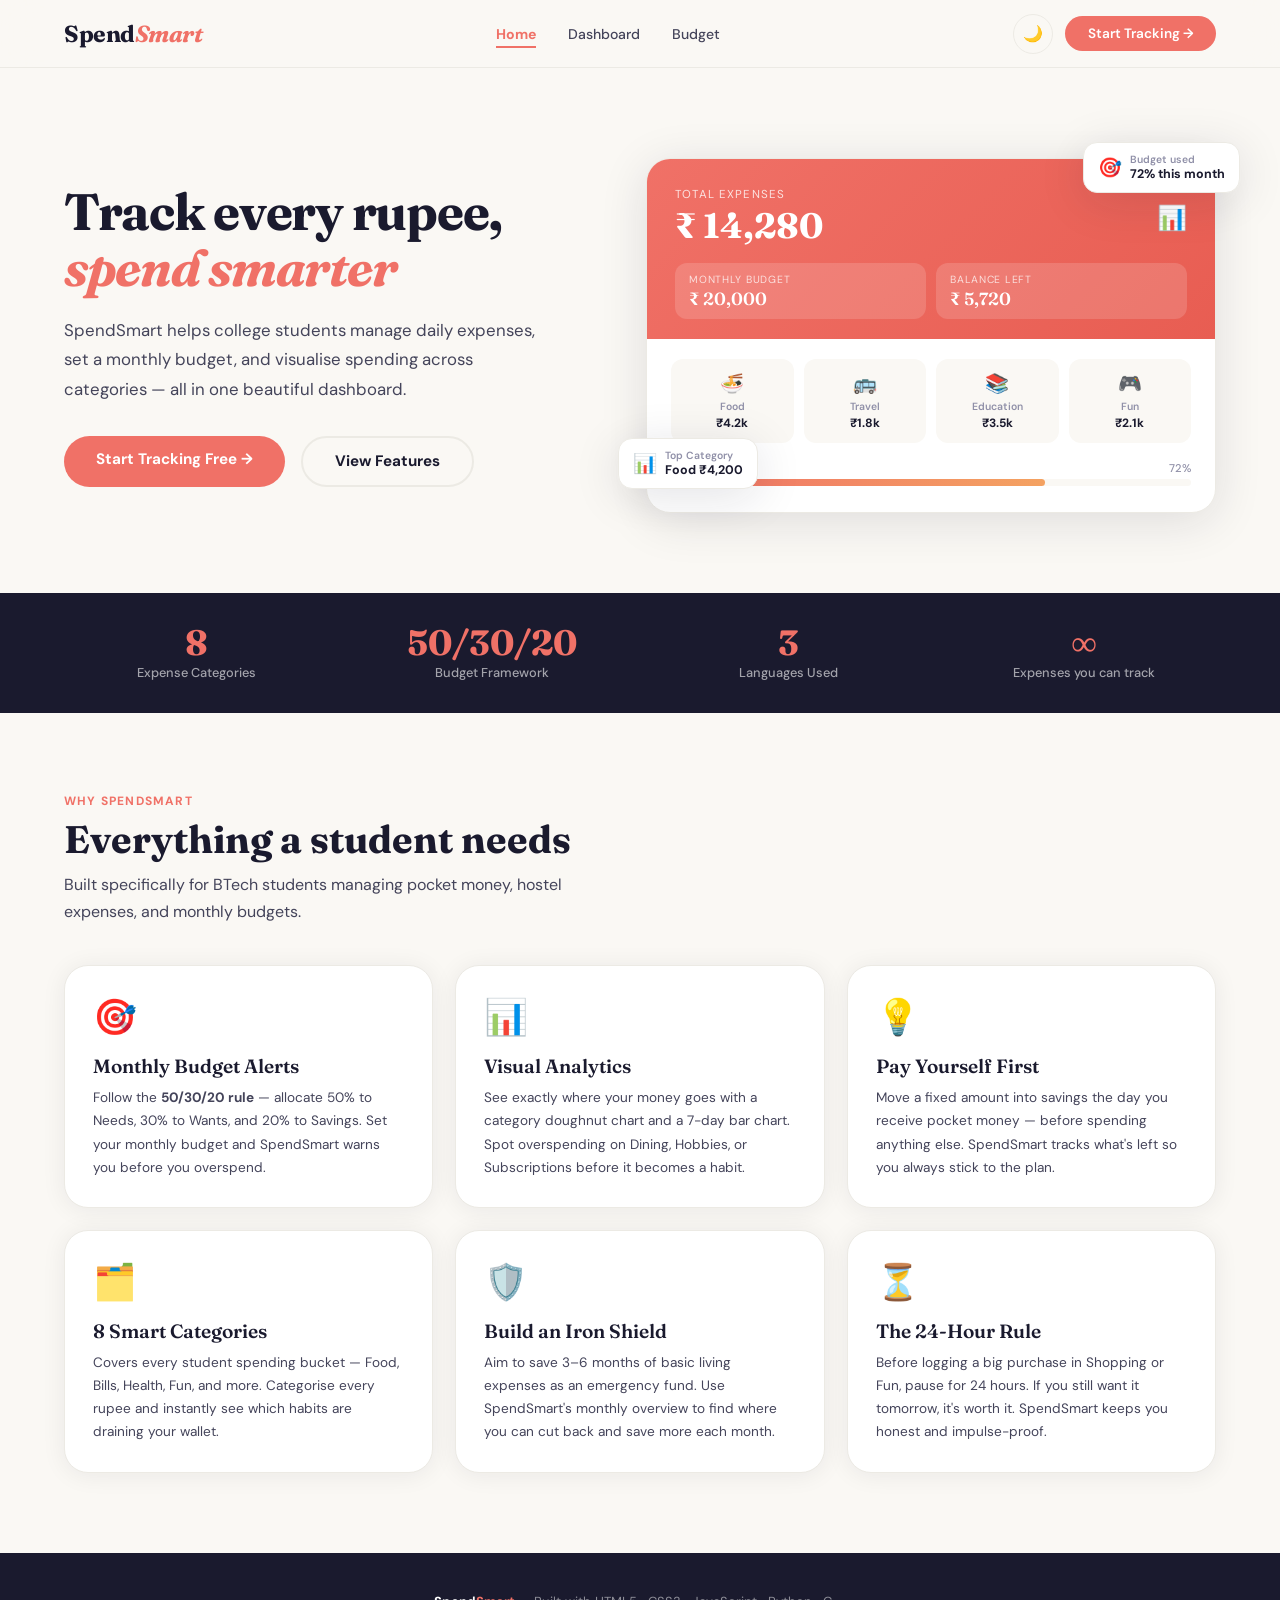
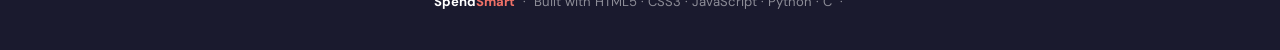
==== commit c9b066b2: "Update index.html" ====
--- a/index.html
+++ b/index.html
@@ -134,9 +134,7 @@
 
 <!-- ════════════════ FOOTER ════════════════ -->
 <footer>
-  <strong>Spend<em>Smart</em></strong> — BTech CSE 1st Year Case Study &nbsp;·&nbsp;
-  Built with HTML5 · CSS3 · JavaScript · Python · C &nbsp;·&nbsp;
-  All data stored locally in your browser · No server required
+  <strong>Spend<em>Smart</em></strong> &nbsp;·&nbsp; Built with HTML5 · CSS3 · JavaScript · Python · C &nbsp;·&nbsp;
 </footer>
 
 <script src="shared.js"></script>
